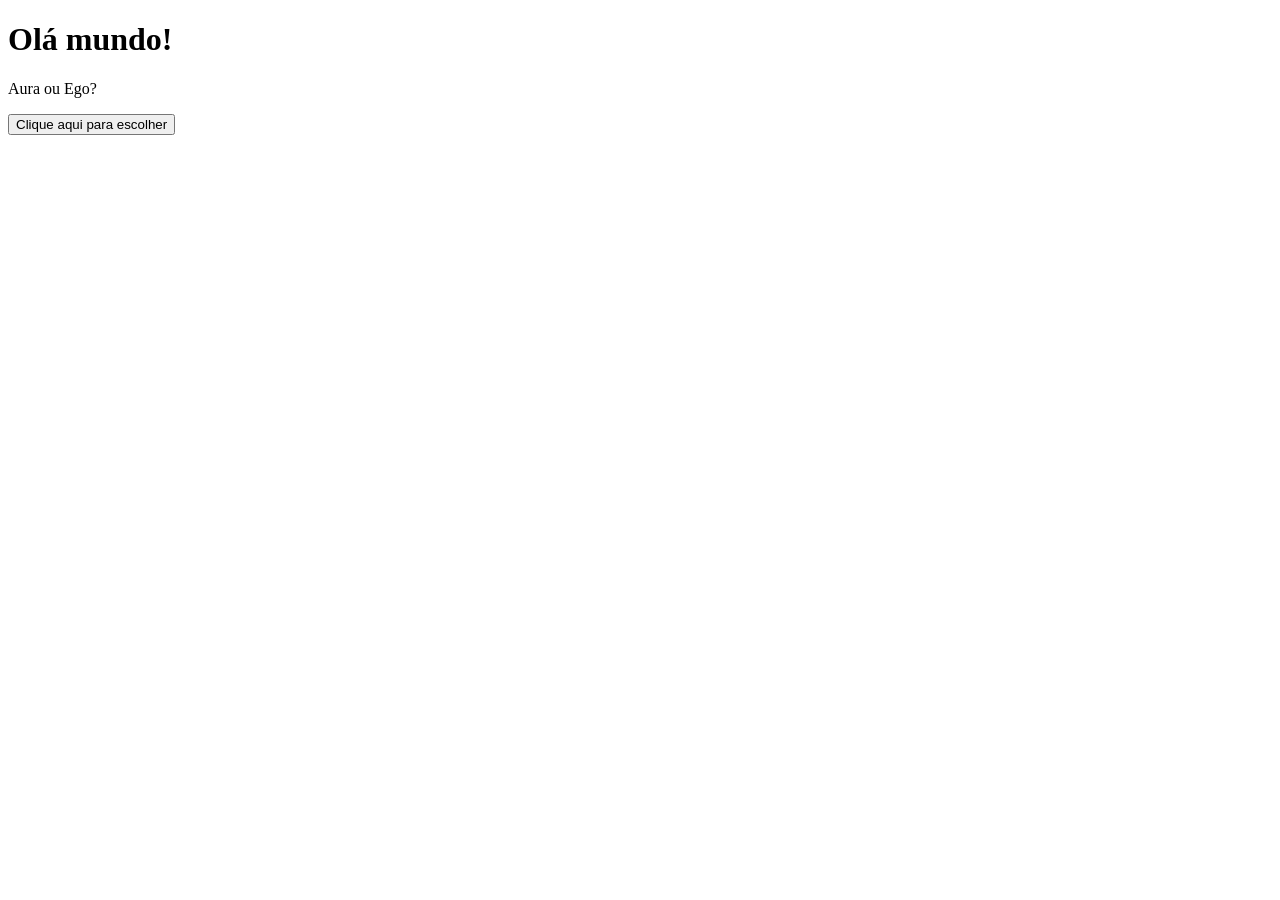
==== index.html @ e8be382a "Primeira aula de HTML" ====
<!DOCTYPE html>
<html lang="en">

<head>
    <meta charset="UTF-8">
    <meta name="viewport" content="width=device-width, initial-scale=1.0">
    <title>Document</title>
</head>

<body>

</body>
<h1>Olá mundo!</h1>
<p>Aura ou Ego?</p>
<button>Clique aqui para escolher</button>









</html>
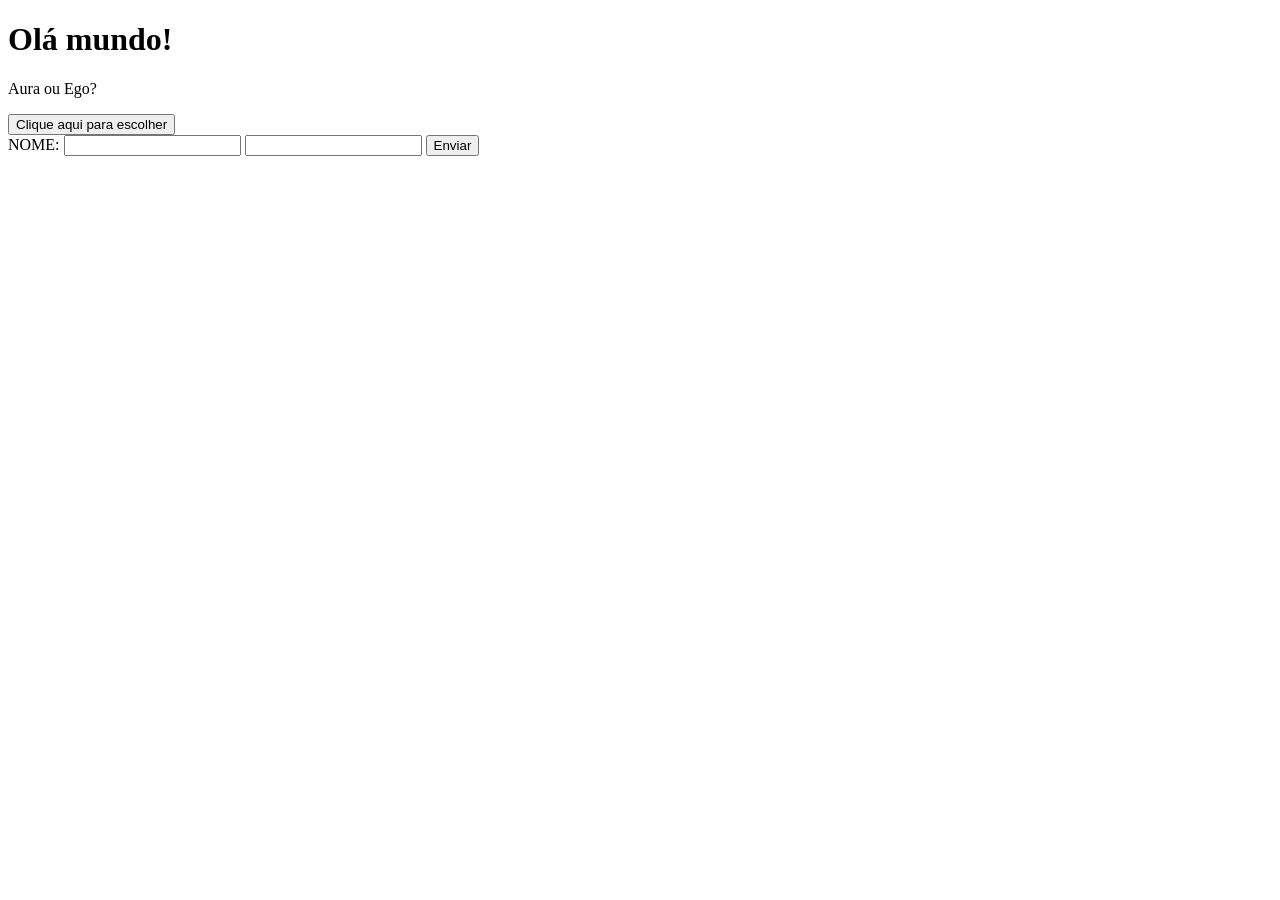
==== commit 9f189e2f: "Update index.html" ====
--- a/index.html
+++ b/index.html
@@ -4,15 +4,29 @@
 <head>
     <meta charset="UTF-8">
     <meta name="viewport" content="width=device-width, initial-scale=1.0">
-    <title>Document</title>
+    <title>Primeiro site do Fran</title>
 </head>
 
 <body>
 
 </body>
+
 <h1>Olá mundo!</h1>
 <p>Aura ou Ego?</p>
 <button>Clique aqui para escolher</button>
+
+<form>
+
+    <label>NOME:</label>
+
+
+    <input type="text">
+
+
+    <label IDADE:></label>
+    <input type="number">
+
+    <button>Enviar</button>
 
 
 
@@ -20,6 +34,5 @@
 
 
 
-
-
+</form>
 </html>
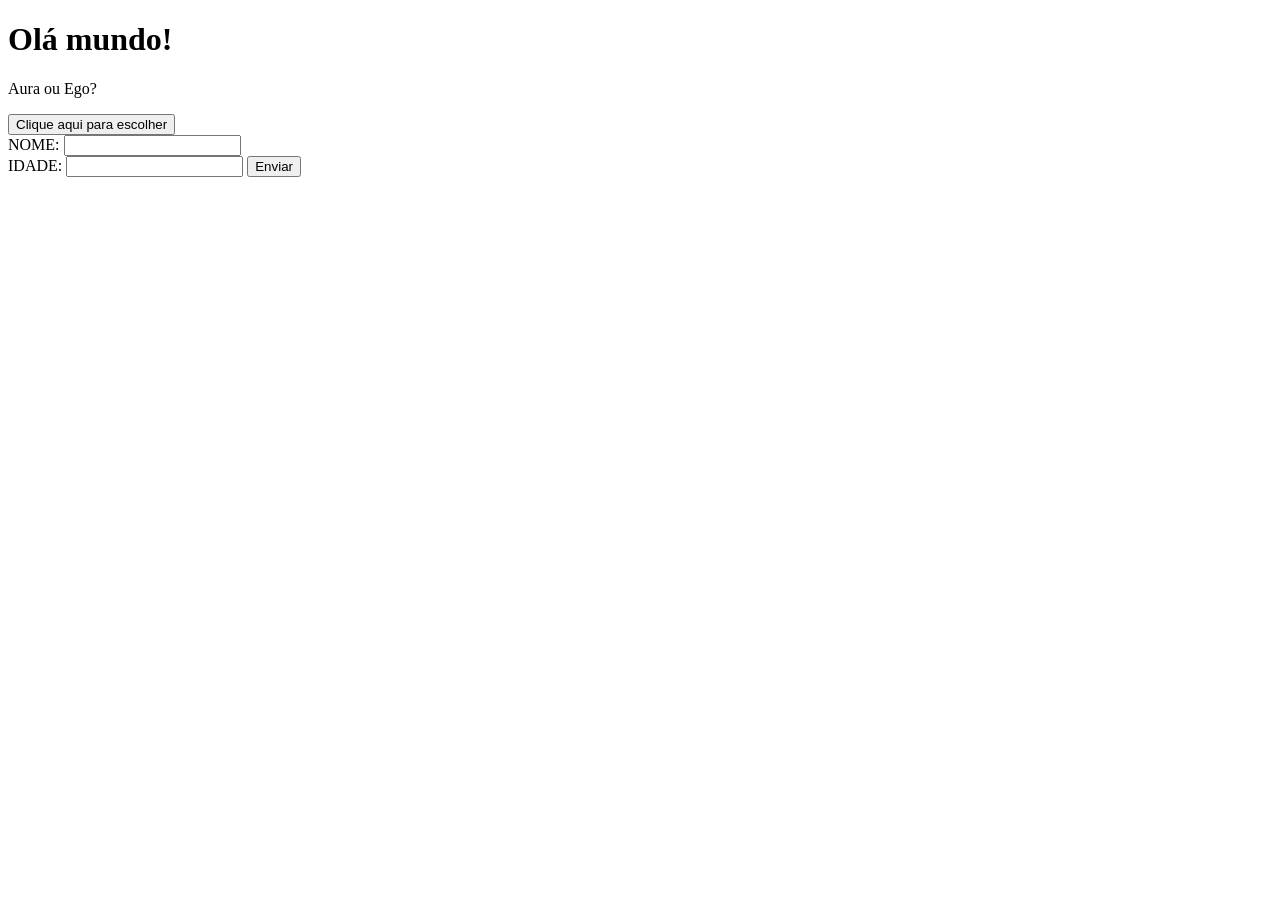
==== commit 063badf5: "Update index.html" ====
--- a/index.html
+++ b/index.html
@@ -18,18 +18,15 @@
 <form>
 
     <label>NOME:</label>
-
-
     <input type="text">
-
-
-    <label IDADE:></label>
+    <br>
+    <label>IDADE:</label>
     <input type="number">
 
     <button>Enviar</button>
 
 
-
+    <!-- COMENTARIO TESTE -->
 
 
 
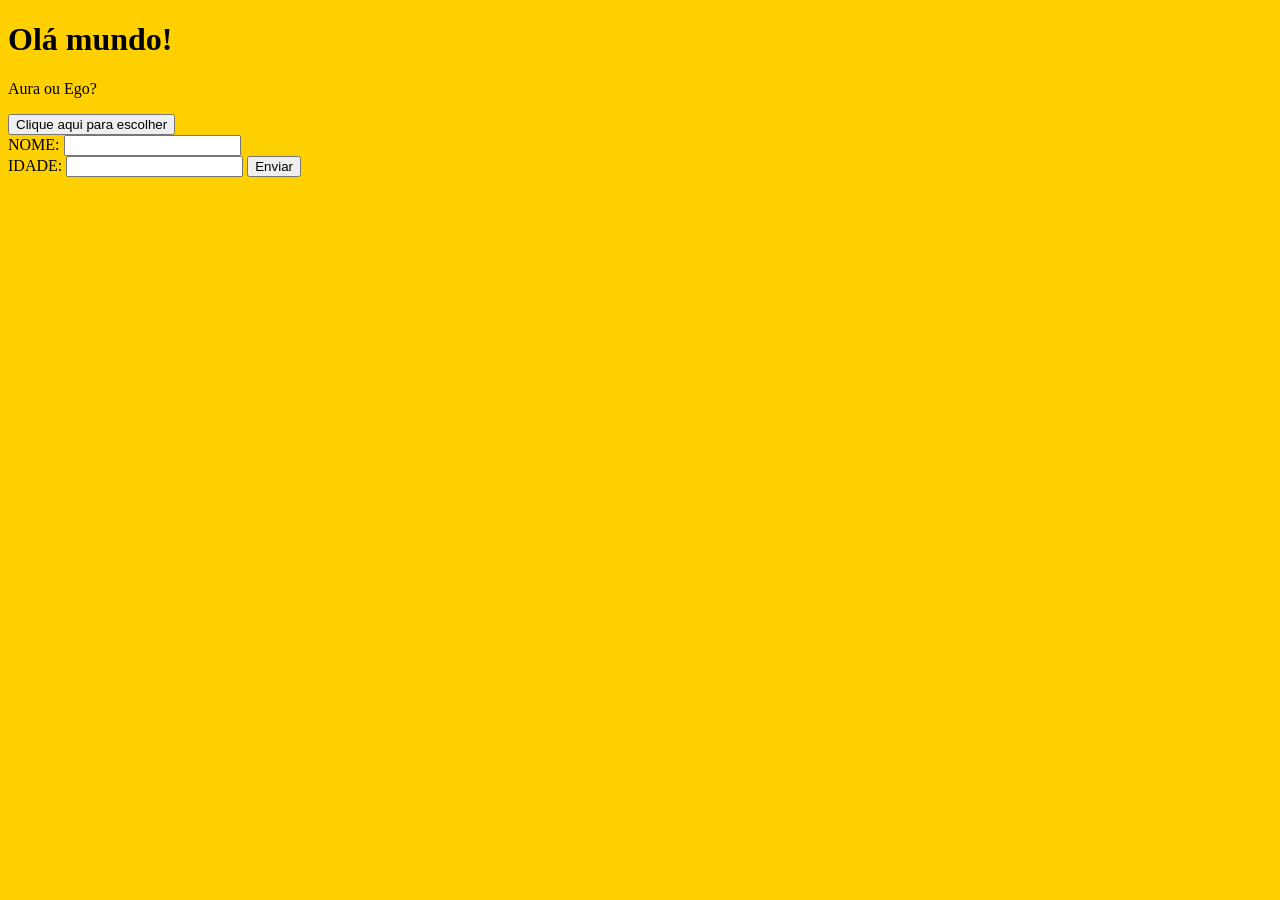
==== commit cf252780: "criação do css e etc..." ====
--- a/index.html
+++ b/index.html
@@ -5,6 +5,7 @@
     <meta charset="UTF-8">
     <meta name="viewport" content="width=device-width, initial-scale=1.0">
     <title>Primeiro site do Fran</title>
+    <link rel="stylesheet" href="style.css">
 </head>
 
 <body>
--- a/style.css
+++ b/style.css
@@ -0,0 +1,4 @@
+body {
+
+    background-color: #ffd000;
+}
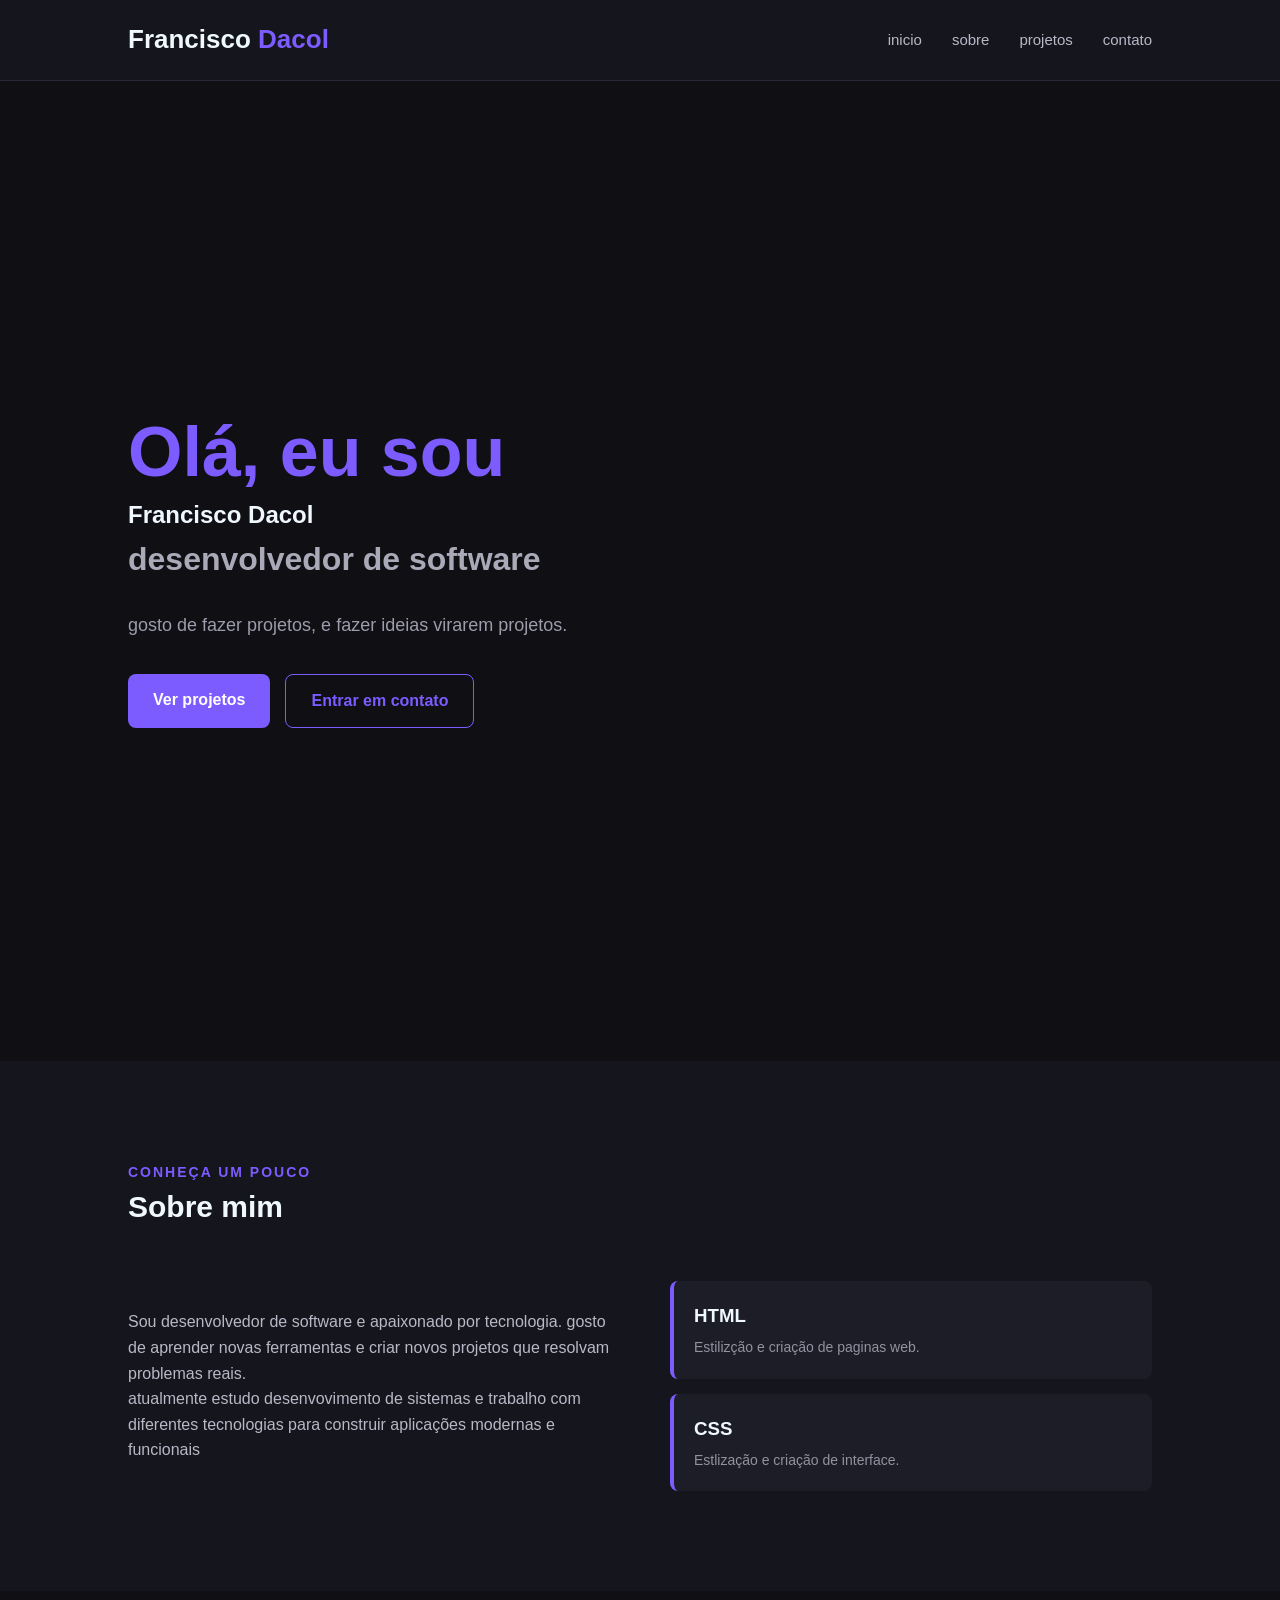
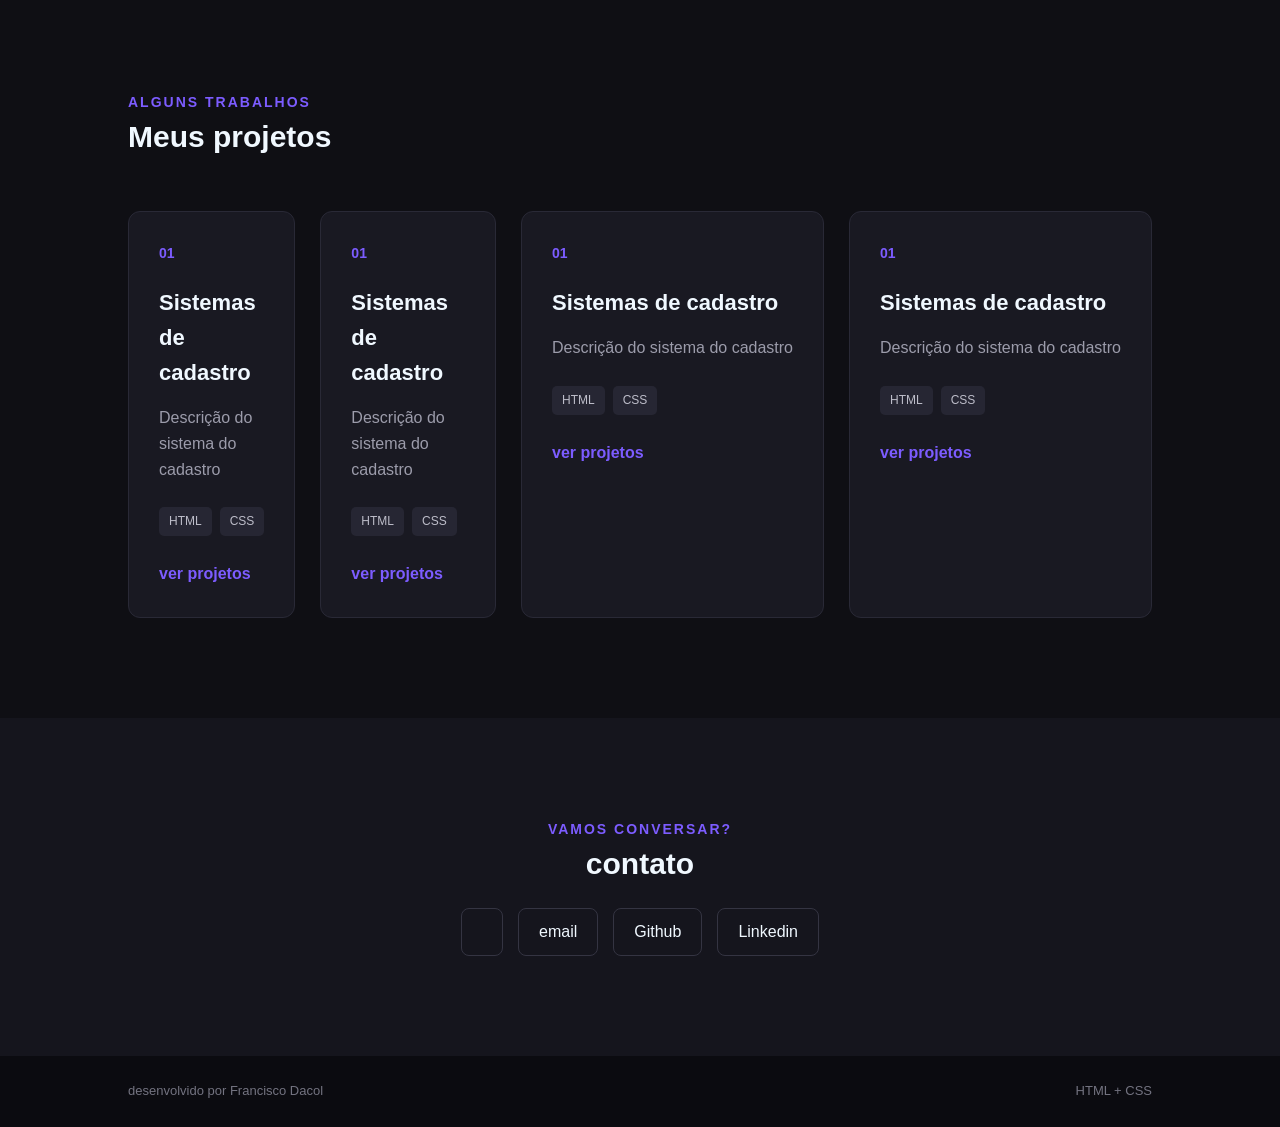
==== commit 4b180352: "Mantive o HTML do meu site para garantir que não o perca." ====
--- a/index.html
+++ b/index.html
@@ -1,36 +1,195 @@
-<!DOCTYPE html>
-<html lang="en">
-
-<head>
-    <meta charset="UTF-8">
-    <meta name="viewport" content="width=device-width, initial-scale=1.0">
-    <title>Primeiro site do Fran</title>
-    <link rel="stylesheet" href="style.css">
-</head>
-
-<body>
-
-</body>
-
-<h1>Olá mundo!</h1>
-<p>Aura ou Ego?</p>
-<button>Clique aqui para escolher</button>
-
-<form>
-
-    <label>NOME:</label>
-    <input type="text">
-    <br>
-    <label>IDADE:</label>
-    <input type="number">
-
-    <button>Enviar</button>
-
-
-    <!-- COMENTARIO TESTE -->
 
 
 
 
-</form>
+
+
+
+
+
+
+
+
+
+
+
+<!DOCTYPE html>
+<html lang="pt-br">
+<head>
+    <meta charset="UTF-8">
+    <meta name="viewport" content="width=device-width, initial-scale=1.0">
+    <title>Francisco Dacol | Portfolio</title>
+    <link rel="stylesheet" href="portfolio.css">
+</head>
+<body>
+    <!-- MENU -->
+    <header> 
+     <div class="logo">
+      <h2>Francisco <span>Dacol</span></h2>
+     </div>
+     <nav>
+          <a href="#inicio">inicio</a>
+          <a href="#sobre">sobre</a>
+          <a href="#projetos">projetos</a>
+          <a href="#contato">contato</a>
+     </nav>
+    </header>
+
+    <!-- CONTEÚDO PRINCIPAL -->
+
+    <main>
+    <!-- SEÇÃO DE ÍNICIO-->
+    <section id="inicio" class="inicio">
+        <div class="inicio-conteudo">
+            <p class="apresentacao">Olá, eu sou</p>
+            <h1>Francisco Dacol</h1>
+            <h2>desenvolvedor de software</h2>
+            <p class="descricao">
+             gosto de fazer projetos, e fazer ideias virarem projetos.
+            </p>
+            <div class="botoes">
+                <a href="#projetos" class="botao">Ver projetos</a>
+                <a href="#contato" class="botao botao-secundario">Entrar em contato</a>
+            </div>
+        </div>
+    </section>
+
+    <!-- SOBRE -->
+     <section id="sobre" class="sobre">
+        <div class="titulo-secao">
+             <p>Conheça um pouco</p>
+             <h2>Sobre mim</h2>
+        </div>
+        <div class="sobre-conteudo">
+         <div class="sobre-texto">
+            <p>
+                Sou desenvolvedor de software e apaixonado por tecnologia.
+                gosto de aprender novas ferramentas e criar novos projetos que resolvam problemas reais.
+            </p>
+            <p> 
+            atualmente estudo desenvovimento de sistemas e trabalho
+            com diferentes tecnologias para construir aplicações modernas e funcionais 
+            </p>
+         </div>
+         <div class="habilidades">
+             <div class="habilidade">
+                <h3>HTML</h3>
+                <P>Estilizção e criação de paginas web.</P>
+             </div>
+             <div class="habilidade">
+             <h3>CSS</h3>
+              <p>Estlização e criação de interface.</p>
+             </div>
+             <!--div class="habilidade">
+                 <h3>PHP</h3>
+                 <p>desenvolvimento de aplicações web</p>
+             </div-->
+         </div>
+        </div>
+     </section>
+      <section id="projetos" class="projetos-secao">
+         <div class="titulo-secao">
+              <p>Alguns trabalhos</p>
+              <h2>Meus projetos</h2>
+         </div>
+         <!--PROJETO-->
+         <div class="projetos">
+            <div class="card">
+                <div class="numero-projeto">
+                    01
+                </div>
+                <h3>Sistemas de cadastro</h3>
+                <p>
+                    Descrição do sistema do cadastro
+                </p>
+                <div class="tecnologias">
+                    <span>HTML</span>
+                    <span>CSS</span>
+                    <!--span>PHP</span-->
+                </div>
+                <a href="cadastro.html">ver projetos</a>
+            </div>
+            <!--PROJETO-->
+         <div class="projetos">
+            <div class="card">
+                <div class="numero-projeto">
+                    01
+                </div>
+                <h3>Sistemas de cadastro</h3>
+                <p>
+                    Descrição do sistema do cadastro
+                </p>
+                <div class="tecnologias">
+                    <span>HTML</span>
+                    <span>CSS</span>
+                    <!--span>PHP</span-->
+                </div>
+                <a href="cadastro.html">ver projetos</a>
+            </div>
+            <!--PROJETO-->
+         <div class="projetos">
+            <div class="card">
+                <div class="numero-projeto">
+                    01
+                </div>
+                <h3>Sistemas de cadastro</h3>
+                <p>
+                    Descrição do sistema do cadastro
+                </p>
+                <div class="tecnologias">
+                    <span>HTML</span>
+                    <span>CSS</span>
+                    <!--span>PHP</span-->
+                </div>
+                <a href="cadastro.html">ver projetos</a>
+            </div>
+            <!-- PROJETO 3 -->
+         <div class="projetos">
+            <div class="card">
+                <div class="numero-projeto">
+                    01
+                </div>
+                <h3>Sistemas de cadastro</h3>
+                <p>
+                    Descrição do sistema do cadastro
+                </p>
+                <div class="tecnologias">
+                    <span>HTML</span>
+                    <span>CSS</span>
+                    <!--span>PHP</span-->
+                </div>
+                <a href="cadastro.html">ver projetos</a>
+            </div>
+         </div>
+      </section>
+      <section id="contato" class="contato">
+        <div class="titulo-secao">
+            <p>vamos conversar?</p>
+            <h2>contato</h2>
+        </div>
+        <div class="contato-links">
+            <a href="https://wa.me/1234567891011"></a>
+            <a href="francisco.dacol@aluno.senai.br">email</a>
+            <a href="https://github.com/FDacol-Maker/755">Github</a>
+            <a href="">Linkedin</a>
+        </div>
+      </section>
+    </main>
+    <footer>
+        <p>
+           desenvolvido por <a href="https://look.devlook.xyz">Francisco Dacol</a>
+        </p>
+        <p>
+        HTML + CSS
+        </p>
+    </footer>
+
+
+
+
+
+
+
+
+</body>
 </html>
--- a/portfolio.css
+++ b/portfolio.css
@@ -0,0 +1,441 @@
+/* ==================== */
+/* CONFIGURAÇÕES GERAIS */
+/* ==================== */
+
+
+* {
+
+    margin: 0;
+    padding: 0;
+}
+
+html {
+    scroll-behavior: smooth;
+}
+body {
+    font-family: Arial, Helvetica, sans-serif;
+    background-color:rgba(51, 68, 161, 0.466);
+    color: aliceblue;
+    line-height: 1.6;
+}
+
+a {
+    text-decoration: none;
+    color: inherit;
+}
+
+/* ==================== */
+/*         MENU         */
+/* ==================== */
+
+header {
+    height: 80px;
+    padding: 0 10%;
+    display: flex;
+    justify-content: space-between;
+    align-items: center;
+    background-color: #15151d;
+    border-bottom: 1px solid #292936;
+    position: sticky;
+    top: 0;
+    z-index: 10;
+}
+
+.logo h2 {
+    font-size: 26px;
+}
+
+.logo span {
+    color: #7c5cff;
+}
+
+nav {
+    display: flex;
+    gap: 30px;
+}
+
+nav a {
+    color: #b8b8c7;
+    font-size: 15px;
+    transition: 0.3s;
+}
+
+nav a:hover {
+    color: #7c5cff;
+}
+
+/* ==================== */
+/* INICIO               */
+/* ==================== */
+
+.inicio {
+    min-height: calc(100vh - 80px);
+    padding: 80px 10%;
+    display: flex;
+    align-items: center;
+    background-color: #0f0f14;
+}
+
+.inicio-conteudo {
+    max-width: 750px;
+}
+
+.apresentacao {
+    color: #7c5cff;
+    font-size: 70px;
+    line-height: 1.1;
+    font-weight: bold;
+    margin-bottom: 5px;
+}
+
+.inico h1 {
+    font-size: 70px;
+    line-height: 1.1;
+    font-weight: bold;
+    margin-bottom: 5px;
+}
+
+.inicio h2 {
+    font-size: 32px;
+    color: #a9a9b8;
+    margin-bottom: 25px;
+}
+
+.descricao {
+    max-width: 600px;
+    color: #9c9cab;
+    font-size: 18px;
+    margin-bottom: 35px;
+}
+
+/* ==================== */
+/* BOTÕES               */
+/* ==================== */
+
+.botoes {
+    display: flex;
+    gap: 15px;
+}
+
+.botao {
+    display: inline-block;
+    background-color: #7c5cff;
+    color: #ffff;
+    padding: 13px 25px;
+    border-radius: 8px;
+    font-weight: bold;
+    transition: 0.3s;
+}
+
+.botao:hover {
+    background-color: #6847ff;
+    transform: translateY(-3px);
+}
+
+.botao-secundario {
+    background-color: transparent;
+    border: 1px solid #7c5cff;
+    color: #7c5cff;
+}
+
+.botao-secundario:hover {
+    background-color: #7c5cff;
+    color: #ffff;
+}
+
+/* ==================== */
+/* SEÇÕES               */
+/* ==================== */
+
+section {
+    padding: 100px 10%;
+}
+
+.titulo-secao {
+    margin-bottom: 50px;
+}
+
+.titulo-secao p {
+    color: #7c5cff;
+    font-size: 14px;
+    font-weight: bold;
+    text-transform: uppercase;
+    letter-spacing: 2px;
+} 
+.titulo-secao h2 {
+    font-size: 30px;
+}
+
+/* ==================== */
+/* SOBRE                */
+/* ==================== */
+
+.sobre {
+    background-color: #15151d;
+}
+
+.sobre-conteudo {
+    display: flex;
+    gap: 60px;
+    align-items: center;
+}
+
+.sobre-texto {
+    flex: 1;
+    color: #b8b8c7;
+}
+.sobretexto p {
+    margin-bottom: 20px;
+}
+
+.habilidades {
+    flex: 1;
+    display: flex;
+    flex-direction: column;
+    gap: 15px;
+}
+
+.habilidade {
+    background-color: #1d1d27;
+    padding: 20px;
+    border-radius: 8px;
+    border-left: 4px solid #7c5cff;
+}
+
+.habilidade h3 {
+    margin-bottom: 5px;
+}
+
+.habilidade p {
+    color: #9292a0;
+    font-size: 14px;
+}
+/* ==================== */
+/* PROJETOS             */
+/* ==================== */
+
+.projetos-secao {
+    background-color: #0f0f14;
+}
+
+.projetos {
+    display: flex;
+    gap: 25px;
+}
+
+.card {
+    flex: 1;
+    background-color: #191922;
+    padding: 30px;
+    border: 1px solid #292936;
+    border-radius: 12px;
+    transition: 0.3s;
+}
+
+.card:hover {
+    transform: translateY(-8px);
+    border-color: #7c5cff;
+}
+
+.numero-projeto {
+    color: #7c5cff;
+    font-size: 14px;
+    font-weight: bold;
+    margin-bottom: 20px;
+}
+
+.card h3 {
+    font-size: 22px;
+    margin-bottom: 15px;
+}
+
+.card p {
+    color: #9c9cab;
+    margin-bottom: 25px;
+}
+
+.card a {
+    color: #7c5cff;
+    font-weight: bold;
+}
+
+
+/* ==================== */
+/* TECNOLOGIAS          */
+/* ==================== */
+
+.tecnologias {
+    display: flex;
+    gap: 8px;
+    margin-bottom: 25px;
+}
+
+.tecnologias span {
+    background-color: #262633;
+    color: #bdbdc9;
+    padding: 5px 10px;
+    border-radius: 5px;
+    font-size: 12px;
+}
+
+
+/* ==================== */
+/* CONTATO              */
+/* ==================== */
+
+.contato {
+    background-color: #15151d;
+    text-align: center;
+}
+
+.contato .titulo-secao {
+    margin-bottom: 20px;
+}
+
+.contato-texto {
+    max-width: 600px;
+    margin: 0 auto 30px auto;
+    color: #9c9cab;
+}
+
+.contato-links {
+    display: flex;
+    justify-content: center;
+    gap: 15px;
+} 
+
+.contato-links a {
+    border: 1px solid #343442;
+    padding: 10px 20px;
+    border-radius: 8px;
+    transition: 0.3s;
+}
+
+.contato-links a:hover {
+    border-color: #7c5cff;
+    color: #7c5cff;
+    transform: translateY(-3px);
+}
+
+/* ==================== */
+/* RODAPÉ               */
+/* ==================== */
+
+footer {
+    padding: 25px 10%;
+    background-color: #0b0b10;
+    color: #737380;
+    display: flex;
+    justify-content: space-between;
+    font-size: 13px;
+}
+
+/* ==================== */
+/* RESPONSIVIDADE       */
+/* ==================== */
+
+@media (max-width: 800px) {
+
+/* ==================== */
+/* MENU / HEADER        */
+/* ==================== */
+
+header {
+    height: auto;
+    padding: 20px 5%;
+    flex-direction: column;
+    gap: 15px;
+
+}
+
+/* ==================== */
+/* LINKS DO MENU        */
+/* ==================== */
+
+nav {
+    gap: 15px;
+    flex-wrap: wrap;
+    justify-content: center;
+
+}
+
+/* ==================== */
+/* INICIO               */
+/* ==================== */
+
+.inicio {
+    min-height: auto;
+    padding: 70px 5%;
+
+}
+
+.apresentacao {
+    font-size: 24px;
+
+}
+
+.inicio h1 {
+    font-size: 48px;
+}
+
+.inicio h2 {
+    font-size: 24px;
+}
+
+.descricao {
+    font-size: 16px;
+}
+
+/* ==================== */
+/* TODAS AS SEÇÕES      */
+/* ==================== */
+
+section{
+    padding: 70px 5%;
+
+}
+
+/* ==================== */
+/* SOBRE                */
+/* ==================== */
+
+.sobre-conteudo {
+    flex-direction: column;
+    align-items: stretch;
+}
+
+/* ==================== */
+/* PROJETOS             */
+/* ==================== */
+
+.projetos {
+    flex-direction: column;
+
+}
+/* ==================== */
+/* BOTÕES               */
+/* ==================== */
+
+.botoes {
+    flex-direction: column;
+    align-items: flex-start;
+}
+
+/* ==================== */
+/* CONTATO              */
+/* ==================== */
+
+.contato-links {
+    flex-wrap: wrap;
+}
+
+/* ==================== */
+/* RODAPÉ               */
+/* ==================== */
+
+footer {
+    flex-direction: column;
+    text-align: center;
+    gap: 10px;
+}
+}
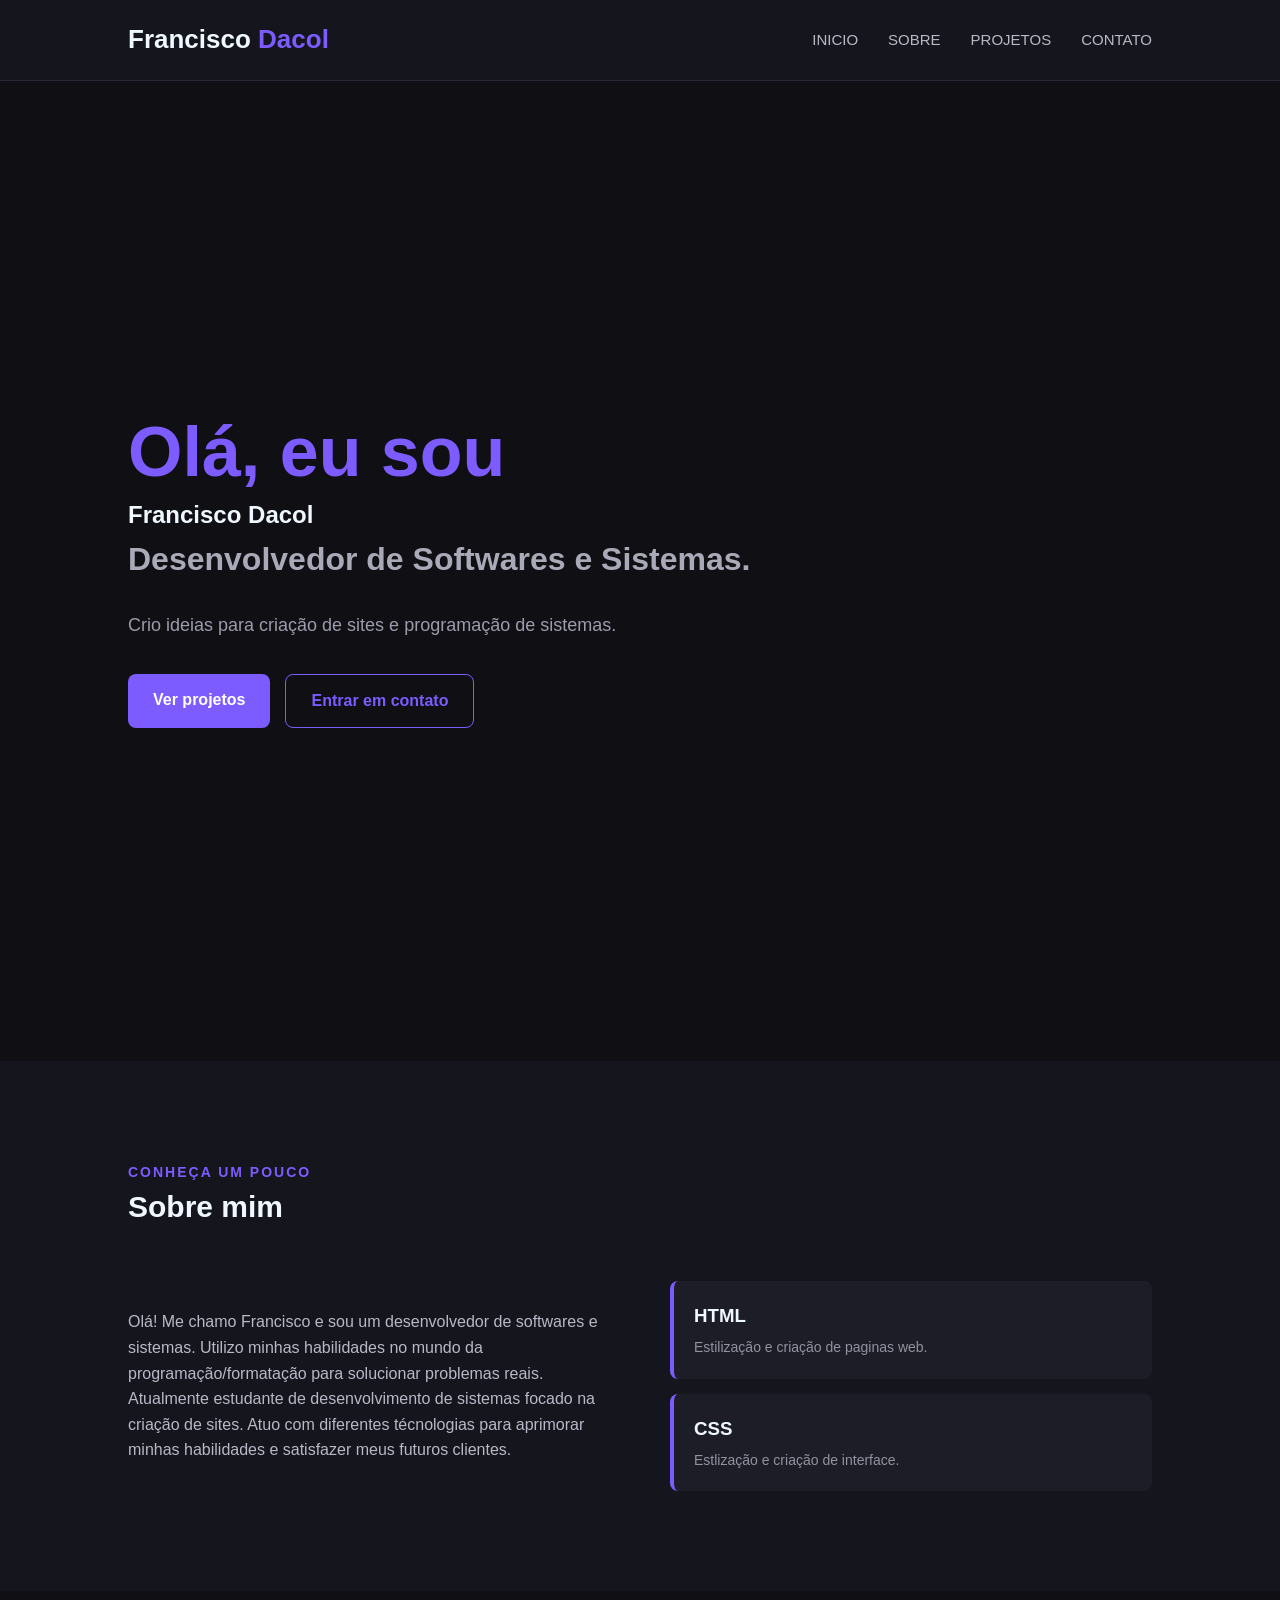
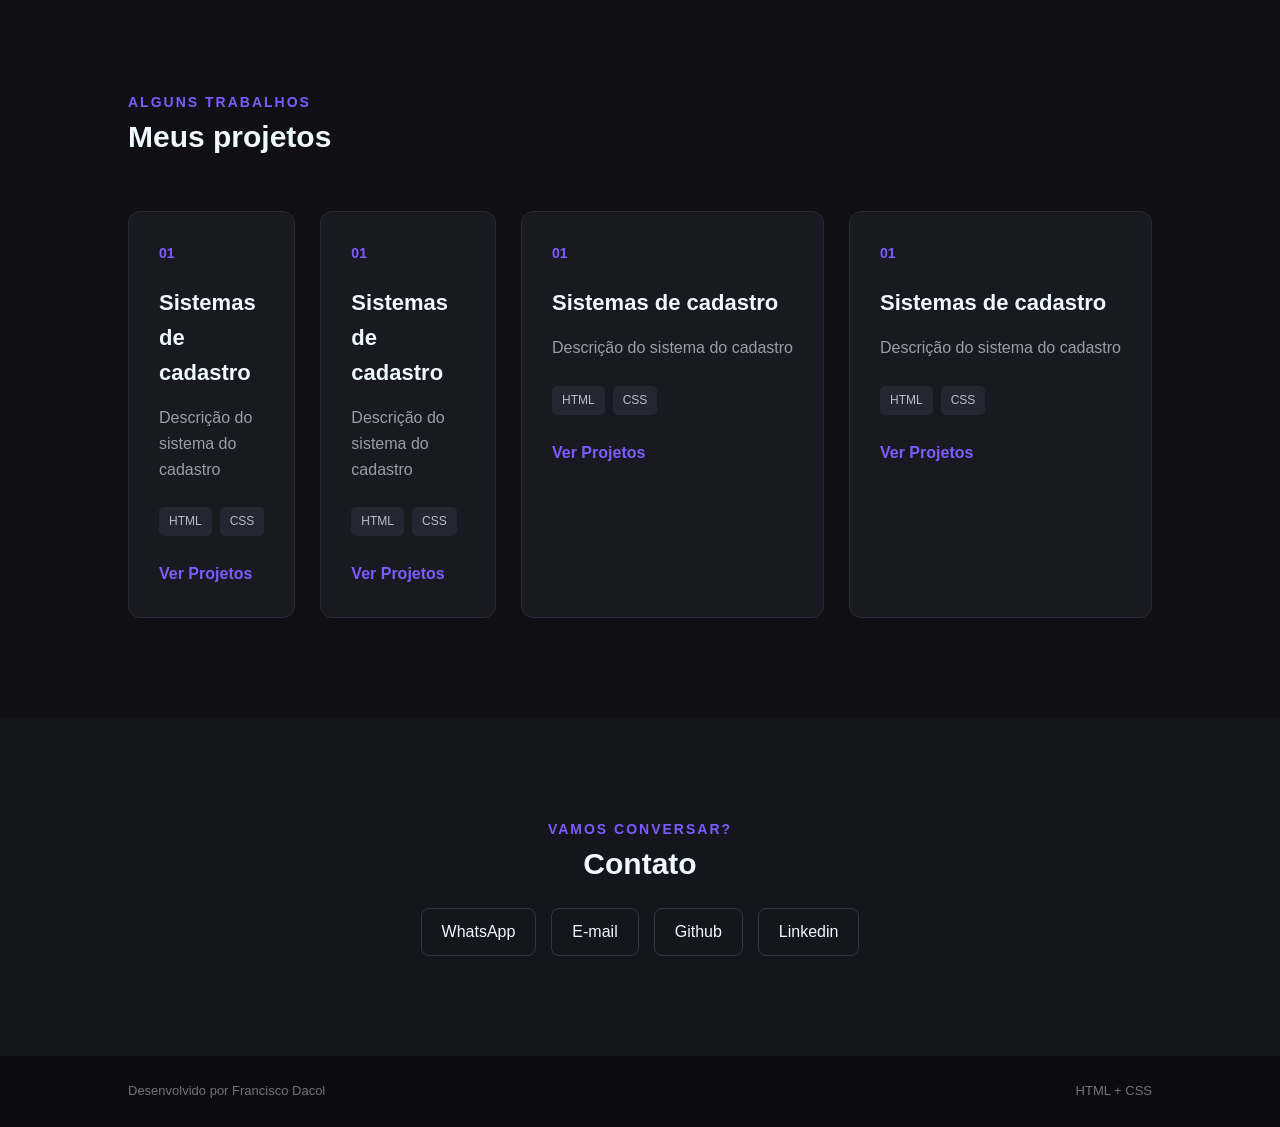
==== commit 8ed3f42c: "Alterações no código de html e php" ====
--- a/index.html
+++ b/index.html
@@ -28,10 +28,10 @@
       <h2>Francisco <span>Dacol</span></h2>
      </div>
      <nav>
-          <a href="#inicio">inicio</a>
-          <a href="#sobre">sobre</a>
-          <a href="#projetos">projetos</a>
-          <a href="#contato">contato</a>
+          <a href="#inicio">INICIO</a>
+          <a href="#sobre">SOBRE</a>
+          <a href="#projetos">PROJETOS</a>
+          <a href="#contato">CONTATO</a>
      </nav>
     </header>
 
@@ -43,9 +43,9 @@
         <div class="inicio-conteudo">
             <p class="apresentacao">Olá, eu sou</p>
             <h1>Francisco Dacol</h1>
-            <h2>desenvolvedor de software</h2>
+            <h2>Desenvolvedor de Softwares e Sistemas.</h2>
             <p class="descricao">
-             gosto de fazer projetos, e fazer ideias virarem projetos.
+             Crio ideias para criação de sites e programação de sistemas.
             </p>
             <div class="botoes">
                 <a href="#projetos" class="botao">Ver projetos</a>
@@ -63,18 +63,18 @@
         <div class="sobre-conteudo">
          <div class="sobre-texto">
             <p>
-                Sou desenvolvedor de software e apaixonado por tecnologia.
-                gosto de aprender novas ferramentas e criar novos projetos que resolvam problemas reais.
+                Olá! Me chamo Francisco e sou um desenvolvedor de softwares e sistemas.
+                Utilizo minhas habilidades no mundo da programação/formatação para solucionar problemas reais.
             </p>
             <p> 
-            atualmente estudo desenvovimento de sistemas e trabalho
-            com diferentes tecnologias para construir aplicações modernas e funcionais 
+            Atualmente estudante de desenvolvimento de sistemas focado na criação de sites.
+            Atuo com diferentes técnologias para aprimorar minhas habilidades e satisfazer meus futuros clientes.
             </p>
          </div>
          <div class="habilidades">
              <div class="habilidade">
                 <h3>HTML</h3>
-                <P>Estilizção e criação de paginas web.</P>
+                <P>Estilização e criação de paginas web.</P>
              </div>
              <div class="habilidade">
              <h3>CSS</h3>
@@ -107,7 +107,7 @@
                     <span>CSS</span>
                     <!--span>PHP</span-->
                 </div>
-                <a href="cadastro.html">ver projetos</a>
+                <a href="cadastro.html">Ver Projetos</a>
             </div>
             <!--PROJETO-->
          <div class="projetos">
@@ -124,7 +124,7 @@
                     <span>CSS</span>
                     <!--span>PHP</span-->
                 </div>
-                <a href="cadastro.html">ver projetos</a>
+                <a href="cadastro.html">Ver Projetos</a>
             </div>
             <!--PROJETO-->
          <div class="projetos">
@@ -141,7 +141,7 @@
                     <span>CSS</span>
                     <!--span>PHP</span-->
                 </div>
-                <a href="cadastro.html">ver projetos</a>
+                <a href="cadastro.html">Ver Projetos</a>
             </div>
             <!-- PROJETO 3 -->
          <div class="projetos">
@@ -158,18 +158,18 @@
                     <span>CSS</span>
                     <!--span>PHP</span-->
                 </div>
-                <a href="cadastro.html">ver projetos</a>
+                <a href="cadastro.html">Ver Projetos</a>
             </div>
          </div>
       </section>
       <section id="contato" class="contato">
         <div class="titulo-secao">
-            <p>vamos conversar?</p>
-            <h2>contato</h2>
+            <p>Vamos Conversar?</p>
+            <h2>Contato</h2>
         </div>
         <div class="contato-links">
-            <a href="https://wa.me/1234567891011"></a>
-            <a href="francisco.dacol@aluno.senai.br">email</a>
+            <a href="https://wa.me/1234567891011">WhatsApp</a>
+            <a href="francisco.dacol@aluno.senai.br">E-mail</a>
             <a href="https://github.com/FDacol-Maker/755">Github</a>
             <a href="">Linkedin</a>
         </div>
@@ -177,7 +177,7 @@
     </main>
     <footer>
         <p>
-           desenvolvido por <a href="https://look.devlook.xyz">Francisco Dacol</a>
+           Desenvolvido por <a href="https://look.devlook.xyz">Francisco Dacol</a>
         </p>
         <p>
         HTML + CSS
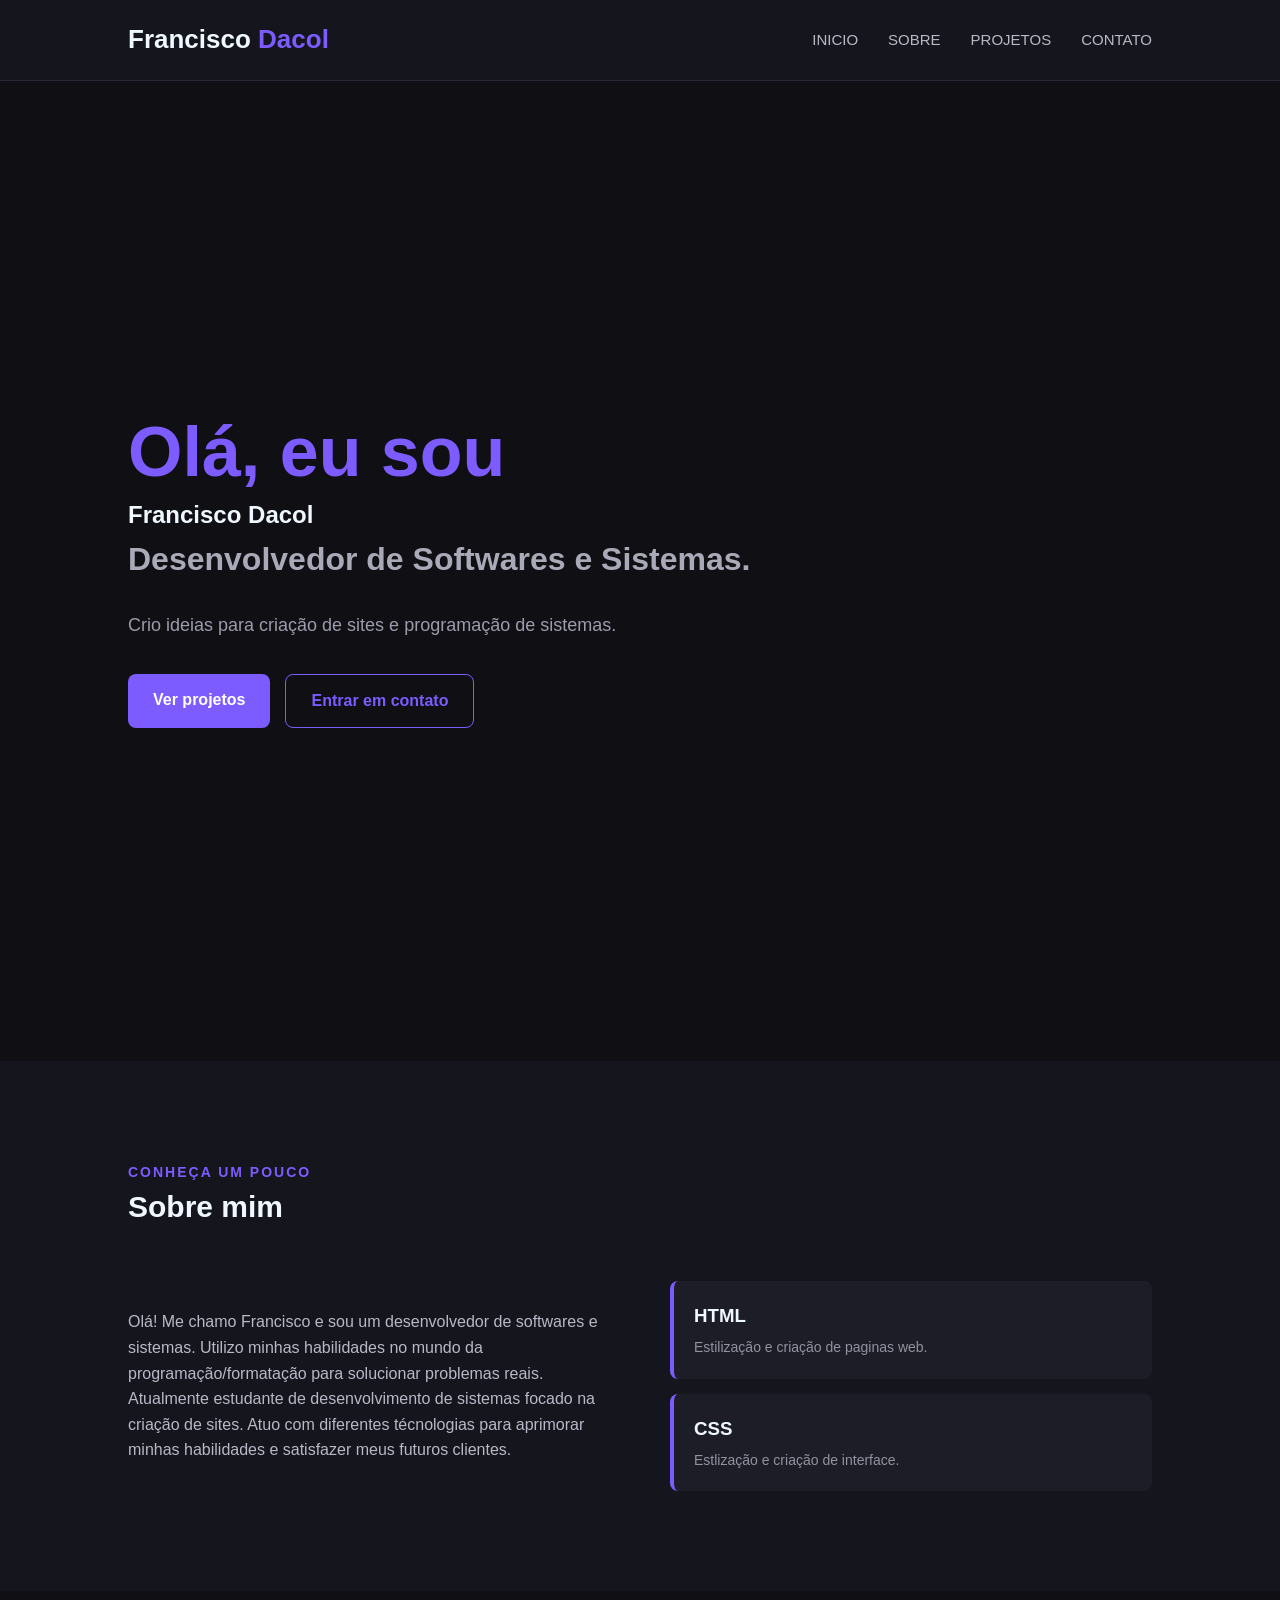
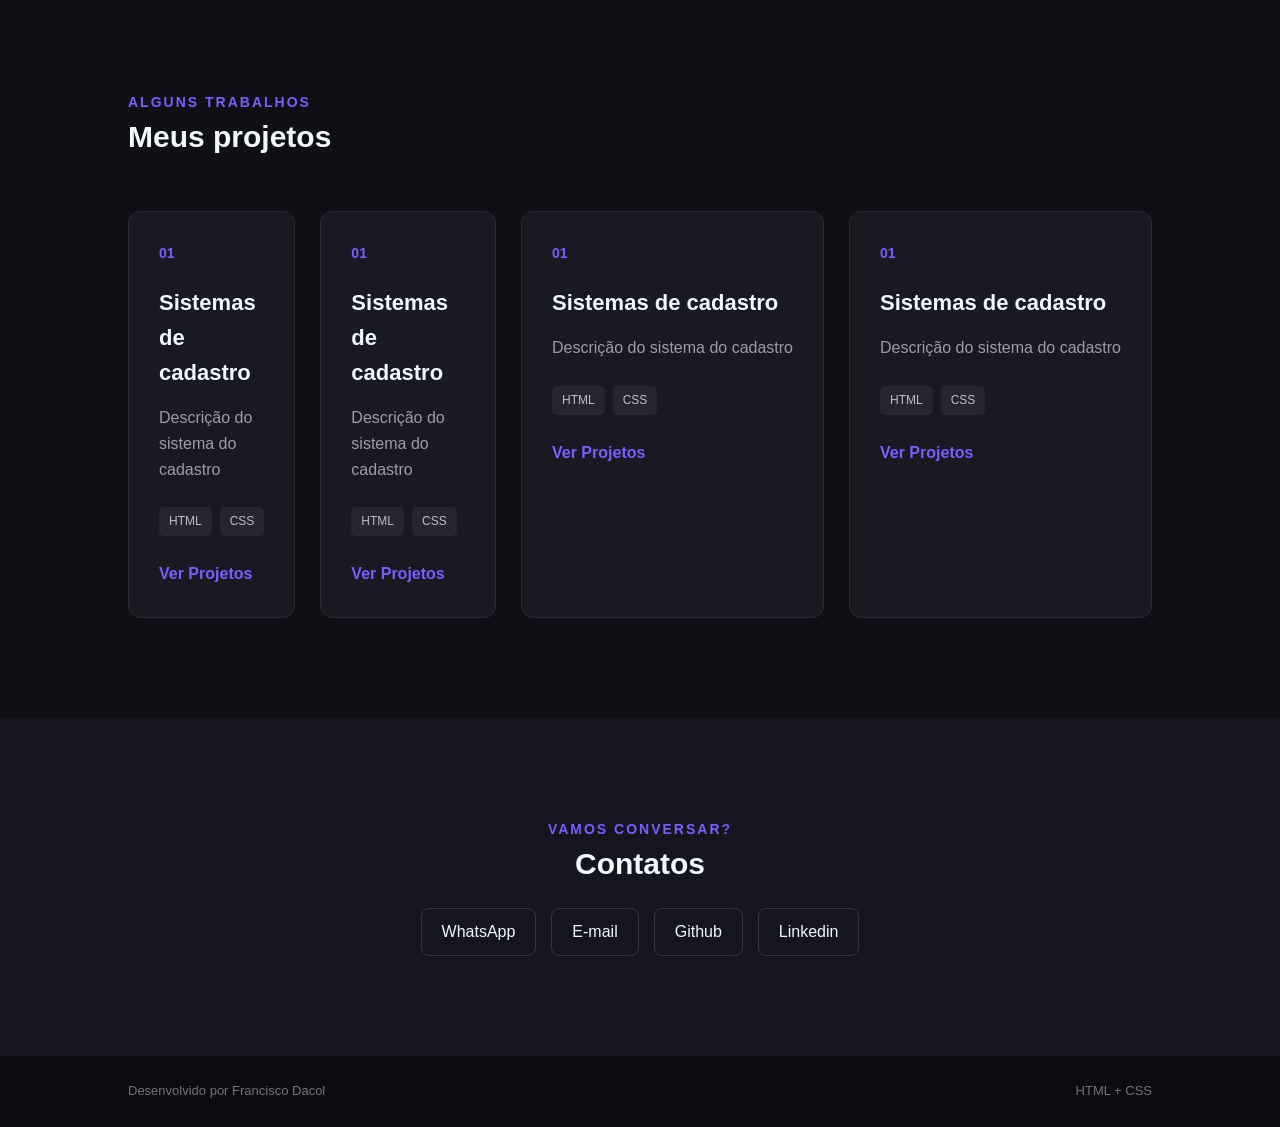
==== commit 8f88ff9e: "pequena alteração." ====
--- a/index.html
+++ b/index.html
@@ -165,7 +165,7 @@
       <section id="contato" class="contato">
         <div class="titulo-secao">
             <p>Vamos Conversar?</p>
-            <h2>Contato</h2>
+            <h2>Contatos</h2>
         </div>
         <div class="contato-links">
             <a href="https://wa.me/1234567891011">WhatsApp</a>
